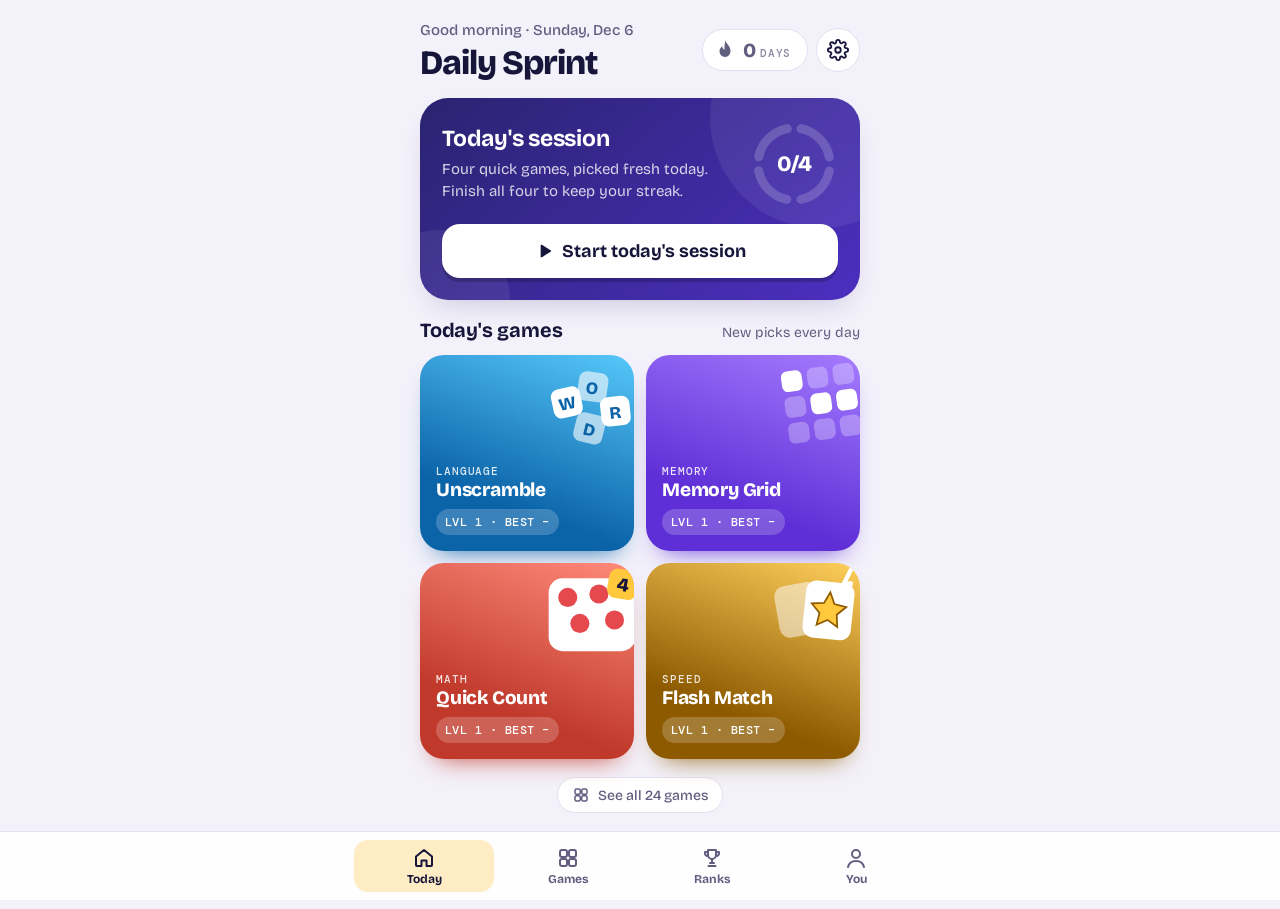
==== index.html @ f9b90893 "Find the Twins replaces Odd One Out, 38 new pictures, confetti when the daily session is done Co-Aut" ====
<!doctype html>
<html lang="en">
<head>
<meta charset="utf-8">
<meta name="viewport" content="width=device-width, initial-scale=1, viewport-fit=cover">
<title>Daily Sprint</title>
<meta name="theme-color" content="#F3F1FA" media="(prefers-color-scheme: light)">
<meta name="theme-color" content="#0E0D1F" media="(prefers-color-scheme: dark)">
<link rel="manifest" href="manifest.webmanifest">
<link rel="icon" href="icon.svg" type="image/svg+xml">
<link rel="apple-touch-icon" href="apple-touch-icon.png">
<meta name="apple-mobile-web-app-capable" content="yes">
<meta name="apple-mobile-web-app-title" content="Sprint">
<link rel="stylesheet" href="https://fonts.googleapis.com/css2?family=Bricolage+Grotesque:opsz,wght@12..96,500;12..96,700;12..96,800&family=DM+Mono:wght@400;500&family=Fredoka:wght@500;700&display=swap">
<link rel="stylesheet" href="css/app.css">
<style id="gameColors">/* filled in by registerGame() for games that bring their own colors */</style>
</head>
<body>
<!-- Studio opening (about 2 seconds, once per fresh start, tap to skip). Logic in js/splash.js. -->
<div id="splash" role="img" aria-label="Atelier Sacha">
  <div class="sp-logo">
    <svg class="sp-mark" viewBox="0 0 120 120" aria-hidden="true">
      <defs><linearGradient id="spGrad" x1="0" y1="0" x2="1" y2="1"><stop offset="0" stop-color="#7B5CFF"/><stop offset="1" stop-color="#4B2FC0"/></linearGradient></defs>
      <rect x="10" y="10" width="100" height="100" rx="28" fill="url(#spGrad)"/>
      <path class="sp-house" d="M27 58L60 31l33 27M37 50v38h46V50M74 42V33h8v15" fill="none" stroke="#fff" stroke-width="6.5" stroke-linecap="round" stroke-linejoin="round"/>
      <g class="sp-window"><rect x="45" y="57" width="30" height="23" rx="3" fill="#FFC83D"/><path d="M60 57v23M45 68.5h30" stroke="#5B3FD0" stroke-width="3"/></g>
      <path class="sp-spark" d="M79 11l2.6 6.4L88 20l-6.4 2.6L79 29l-2.6-6.4L70 20l6.4-2.6z" fill="#FFC83D"/>
    </svg>
    <div class="sp-word"><span class="sp-kicker">Atelier</span><span class="sp-name"><i>S</i><i>a</i><i>c</i><i>h</i><i>a</i></span></div>
  </div>
</div>
<script src="js/splash.js"></script>
<main>
  <section class="screen" id="home">
    <div class="home-top">
      <div><p class="hello" id="hello">Hello</p><h1>Daily Sprint</h1></div>
      <div class="top-actions">
        <button class="pill" id="streakPill"><span id="flameSlot"></span><span><span id="streakNum">0</span> <small>days</small></span></button>
        <button class="icon-btn" id="settingsBtn" aria-label="Settings"></button>
      </div>
    </div>
    <div class="freeze-note" id="freezeNote" hidden></div>
    <div class="hero">
      <div>
        <h2 id="sessionTitle">Today's session</h2>
        <p id="sessionNote">Four short games. Finish all four to keep your streak.</p>
      </div>
      <div class="ring" aria-hidden="true"><svg viewBox="0 0 88 88" id="ring"></svg><b><span id="ringNum">0/4</span></b></div>
      <button class="btn white" id="sessionBtn">Start today's session</button>
      <button class="btn glass" id="homeShare" hidden>Share</button>
    </div>
    <div class="sec-head"><h2>Today's games</h2><p>New picks every day</p></div>
    <ul class="cards" id="games"></ul>
    <button class="toggle more" id="moreBtn">See all games</button>
  </section>

  <section class="screen" id="brain" hidden></section>

  <section class="screen" id="settings" hidden>
    <div class="topbar"><button class="icon-btn" id="settingsBack" aria-label="Back"></button><h1>Settings</h1></div>
    <div class="set-list">
      <div class="set-row"><div><b>Sound</b><small>Beeps and chimes while playing</small></div><button class="switch" role="switch" id="setSound"></button></div>
      <div class="set-row" id="vibrateRow"><div><b>Vibration</b><small>A short buzz on mistakes and level-ups</small></div><button class="switch" role="switch" id="setVibrate"></button></div>
      <div class="set-row"><div><b>Color-blind friendly shapes</b><small>Adds the color's first letter inside shapes</small></div><button class="switch" role="switch" id="setCb"></button></div>
      <div class="set-row col"><div><b>Theme</b><small>Light, dark, or follow your phone</small></div>
        <div class="seg" id="setTheme" role="radiogroup" aria-label="Theme"><button data-v="auto">Automatic</button><button data-v="light">Light</button><button data-v="dark">Dark</button></div></div>
    </div>
    <div class="set-list">
      <button class="set-row link-row" id="setProfile"><div><b>Leaderboard profile</b><small id="setProfileNote">Nickname and country</small></div></button>
      <button class="set-row link-row" id="setIntros"><div><b>Show game instructions again</b><small>Each game explains itself next time you open it</small></div></button>
      <a class="set-row link-row" href="privacy.html"><div><b>Privacy policy</b><small>What the app stores and shares</small></div></a>
    </div>
    <div class="set-list"><button class="set-row link-row danger" id="setReset"><div><b>Reset all progress</b><small>Deletes your levels, scores, streak and calendar on this device</small></div></button></div>
    <p class="set-foot">Daily Sprint · by Atelier Sacha · all games and art are original</p>
  </section>

  <section class="screen" id="library" hidden>
    <div class="topbar"><h1>All games</h1></div>
    <p>Play any game, any time. Practice counts toward your levels and the leaderboard.</p>
    <div class="filters" id="skillFilter" role="tablist" aria-label="Skill"></div>
    <ul class="cards" id="libraryCards"></ul>
  </section>

  <section class="screen full" id="countdown" hidden>
    <div class="inner">
      <svg id="countArt" viewBox="0 0 120 120" aria-hidden="true"></svg>
      <span class="kicker" id="countName">Math Sprint</span>
      <div class="count" id="countNum">3</div>
      <p id="countHint"></p>
      <div class="intro" id="countIntro" hidden>
        <p class="intro-note">Levels adapt to you: answer well to climb, a mistake takes you down a step. Your best level earns Bronze, Silver, Gold and Diamond ranks.</p>
        <button class="btn white" id="countGo">Got it, start!</button>
        <button class="link" id="countBack">Not now</button>
      </div>
    </div>
  </section>

  <section class="screen g-math" id="math" hidden>
    <div class="hud">
      <div class="hud-row"><button class="x quit" aria-label="Quit"></button><span class="hud-name">Math Sprint</span><span class="hud-time" id="time">60</span></div>
      <div class="bar"><i id="barFill"></i></div>
      <div class="chips"><span class="chip">Score <b id="score">0</b></span><span class="chip">Level <b id="level">1</b></span><span class="chip" id="streak"></span></div>
    </div>
    <div class="board" id="mathBoard">
      <div class="q" id="q">7 + 5</div>
      <div class="a" id="a" aria-live="polite"></div>
    </div>
    <div class="pad" id="pad">
      <button data-k="1">1</button><button data-k="2">2</button><button data-k="3">3</button>
      <button data-k="4">4</button><button data-k="5">5</button><button data-k="6">6</button>
      <button data-k="7">7</button><button data-k="8">8</button><button data-k="9">9</button>
      <button data-k="back" aria-label="Delete">&#9003;</button><button data-k="0">0</button><button data-k="enter" class="go">Enter</button>
    </div>
  </section>

  <section class="screen g-memory" id="memory" hidden>
    <div class="hud">
      <div class="hud-row"><button class="x quit" aria-label="Quit"></button><span class="hud-name">Memory Grid</span><span class="hud-time" id="mScore">0</span></div>
      <div class="chips"><span class="chip">Sequence <b id="mLen">3</b></span><span class="chip hearts" id="mLives" aria-label="3 lives"></span></div>
    </div>
    <div class="status-wrap" id="mStatusWrap"><div class="status" id="mStatus" aria-live="polite">Watch</div></div>
    <div class="tiles" id="tiles"></div>
  </section>

  <section class="screen g-words" id="words" hidden>
    <div class="hud">
      <div class="hud-row"><button class="x quit" aria-label="Quit"></button><span class="hud-name">Word Match</span><span class="hud-time" id="wTime">60</span></div>
      <div class="bar"><i id="wBar"></i></div>
      <div class="chips"><span class="chip">Score <b id="wScore">0</b></span><span class="chip">Level <b id="wLevel">1</b></span><span class="chip" id="wStreak"></span></div>
    </div>
    <div class="board" id="wBoard">
      <span class="prompt">Which word means the same as</span>
      <div class="q word" id="wWord">quick</div>
    </div>
    <div class="opts" id="opts"></div>
  </section>

  <section class="screen g-spot" id="spot" hidden>
    <div class="hud">
      <div class="hud-row"><button class="x quit" aria-label="Quit"></button><span class="hud-name">Spot the Error</span><span class="hud-time" id="sTime">60</span></div>
      <div class="bar"><i id="sBar"></i></div>
      <div class="chips"><span class="chip">Score <b id="sScore">0</b></span><span class="chip">Level <b id="sLevel">1</b></span><span class="chip" id="sStreak"></span></div>
    </div>
    <div class="board" id="sBoard">
      <span class="prompt">Tap the word with the mistake</span>
      <div class="sentence" id="sSentence"></div>
      <button class="word-btn none-btn" id="sNone" hidden>No mistake</button>
      <div class="fix" id="sFix" aria-live="polite"></div>
    </div>
  </section>

  <section class="screen g-colors" id="colors" hidden>
    <div class="hud">
      <div class="hud-row"><button class="x quit" aria-label="Quit"></button><span class="hud-name">Color Clash</span><span class="hud-time" id="cTime">60</span></div>
      <div class="bar"><i id="cBar"></i></div>
      <div class="chips"><span class="chip">Score <b id="cScore">0</b></span><span class="chip">Level <b id="cLevel">1</b></span><span class="chip" id="cStreak"></span></div>
    </div>
    <div class="board" id="cBoard">
      <span class="prompt" id="cAsk">Does the word match its ink color?</span>
      <div class="q word stroop" id="cWord">Red</div>
    </div>
    <div class="yn" id="cButtons">
      <button class="opt" data-a="0" aria-label="No (left arrow)"></button>
      <button class="opt" data-a="1" aria-label="Yes (right arrow)"></button>
    </div>
  </section>

  <section class="screen g-hunt" id="hunt" hidden>
    <div class="hud">
      <div class="hud-row"><button class="x quit" aria-label="Quit"></button><span class="hud-name">Number Hunt</span><span class="hud-time" id="hTime">60</span></div>
      <div class="bar"><i id="hBar"></i></div>
      <div class="chips"><span class="chip">Score <b id="hScore">0</b></span><span class="chip">Level <b id="hLevel">1</b></span><span class="chip hot">Find <b id="hNext">1</b></span></div>
    </div>
    <div class="hunt-wrap" id="hWrap"><div class="tiles" id="hGrid"></div></div>
  </section>

  <section class="screen g-pattern" id="pattern" hidden>
    <div class="hud">
      <div class="hud-row"><button class="x quit" aria-label="Quit"></button><span class="hud-name">Next in Line</span><span class="hud-time" id="pTime">60</span></div>
      <div class="bar"><i id="pBar"></i></div>
      <div class="chips"><span class="chip">Score <b id="pScore">0</b></span><span class="chip">Level <b id="pLevel">1</b></span><span class="chip" id="pStreak"></span></div>
    </div>
    <div class="board" id="pBoard">
      <span class="prompt">What comes next?</span>
      <div class="q seq" id="pSeq"></div>
    </div>
    <div class="opts" id="pOpts"></div>
  </section>

  <section class="screen g-anagram" id="anagram" hidden>
    <div class="hud">
      <div class="hud-row"><button class="x quit" aria-label="Quit"></button><span class="hud-name">Unscramble</span><span class="hud-time" id="aTime">60</span></div>
      <div class="bar"><i id="aBar"></i></div>
      <div class="chips"><span class="chip">Score <b id="aScore">0</b></span><span class="chip">Level <b id="aLevel">1</b></span><span class="chip" id="aStreak"></span></div>
    </div>
    <div class="board" id="aBoard">
      <span class="prompt">Unscramble the word</span>
      <div class="slots" id="aSlots"></div>
    </div>
    <div class="letters" id="aLetters"></div>
    <div class="duo"><button class="opt" id="aUndo">Undo</button><button class="opt" id="aSkip">Skip</button></div>
  </section>

  <section class="screen full" id="end" hidden>
    <div class="inner">
      <span class="kicker" id="endLabel">Time's up</span>
      <div class="stars" id="stars" aria-hidden="true"></div>
      <div class="big" id="finalScore">0</div>
      <p id="endNote">points</p>
      <span class="badge session" id="endSession" hidden></span>
      <span class="badge" id="endBadge" hidden>New best!</span>
      <span class="badge record" id="endRecord" hidden></span>
      <div class="end-badges" id="endBadges"></div>
      <div class="end-stats" id="endStats"></div>
      <div class="end-btns">
        <button class="btn" id="endShare" hidden>Share</button>
        <button class="btn white" id="nextBtn">Back to home</button>
        <button class="btn glass" id="againBtn">Play again</button>
        <button class="link" id="homeBtn" hidden>Back to home</button>
        <button class="link" id="endBoard">See leaderboard</button>
      </div>
    </div>
  </section>

  <section class="screen" id="calendar" hidden>
    <div class="topbar">
      <button class="icon-btn" id="calBack" aria-label="Back"></button>
      <h1>Your activity</h1>
    </div>
    <div class="cal-stats" id="calStats"></div>
    <div class="cal-card">
      <div class="cal-head">
        <button class="icon-btn" id="calPrev" aria-label="Previous month"></button>
        <h2 id="calMonth">Month</h2>
        <button class="icon-btn" id="calNext" aria-label="Next month"></button>
      </div>
      <div class="cal-grid" id="calGrid" role="grid"></div>
      <div class="cal-legend">
        <span><i class="cal-dot"></i>No games</span>
        <span><i class="cal-dot played"></i>Played</span>
        <span><i class="cal-dot complete"></i>Full session</span>
      </div>
    </div>
    <p class="cal-month-note" id="calNote"></p>
  </section>

  <section class="screen" id="board" hidden>
    <div class="topbar">
      <button class="icon-btn" id="boardBack" aria-label="Back"></button>
      <h1>Leaderboard</h1>
      <button class="toggle" id="meBtn" aria-label="Edit your profile"></button>
    </div>
    <div class="tabs" id="boardTabs" role="tablist" aria-label="Category"></div>
    <select class="select" id="gameFilter" aria-label="Game" hidden></select>
    <select class="select" id="countryFilter" aria-label="Filter by country"></select>
    <div class="note" id="boardNote" hidden></div>
    <ol class="rows" id="boardRows" aria-live="polite"></ol>
  </section>

  <section class="screen" id="profile" hidden>
    <div class="topbar">
      <button class="icon-btn" id="profileBack" aria-label="Back"></button>
      <h1>Your profile</h1>
    </div>
    <p>Your nickname and country appear on the leaderboard. Nothing else about you is shared.</p>
    <label class="field"><span>Nickname</span><input class="input" id="nameInput" maxlength="20" autocomplete="nickname" placeholder="e.g. QuickFox"></label>
    <label class="field"><span>Country</span><select class="select" id="countryInput"></select></label>
    <p class="err" id="profileErr" hidden></p>
    <button class="btn" id="profileSave">Save</button>
    <div class="split">
      <a class="link" href="privacy.html">Privacy policy</a>
      <button class="link danger" id="deleteData" hidden>Delete my leaderboard data</button>
    </div>
  </section>
</main>
<nav class="nav" id="nav" aria-label="Main menu">
  <button data-nav="home">Today</button>
  <button data-nav="library">Games</button>
  <button data-nav="board">Ranks</button>
  <button data-nav="brain">You</button>
</nav>
<canvas id="fx" aria-hidden="true"></canvas>

<script src="js/core.js"></script>
<script src="js/pictures.js"></script>
<script src="js/games/math.js"></script>
<script src="js/games/memory.js"></script>
<script src="js/games/words.js"></script>
<script src="js/games/spot.js"></script>
<script src="js/games/colors.js"></script>
<script src="js/games/hunt.js"></script>
<script src="js/games/pattern.js"></script>
<script src="js/games/anagram.js"></script>
<script src="js/games/count.js"></script>
<script src="js/games/pairs.js"></script>
<script src="js/games/newpic.js"></script>
<script src="js/games/picspell.js"></script>
<script src="js/games/twins.js"></script>
<script src="js/games/flash.js"></script>
<script src="js/games/balance.js"></script>
<script src="js/games/target.js"></script>
<script src="js/games/greater.js"></script>
<script src="js/games/recall.js"></script>
<script src="js/games/arrows.js"></script>
<script src="js/games/seeker.js"></script>
<script src="js/games/bubbles.js"></script>
<script src="js/games/sort.js"></script>
<script src="js/games/matrix.js"></script>
<script src="js/games/path.js"></script>
<script src="js/leaderboard.js"></script>
<script src="js/calendar.js"></script>
<script src="js/settings.js"></script>
<script src="js/badges.js"></script>
<script src="js/share.js"></script>
<script src="js/brain.js"></script>
<script src="js/main.js"></script>
</body>
</html>
---- css/app.css ----
html{-webkit-text-size-adjust:100%}
body{margin:0}
[hidden]{display:none!important}
/* Style: bold and colorful. Each game owns a vivid gradient; the page around it stays soft so the color pops. */
:root{
  --bg:#F3F1FA; --surface:#FFFFFF; --ink:#17153A; --muted:#615E80; --line:#E3E0F0;
  --shadow:0 12px 30px -14px rgba(40,30,110,.28);
  --accent:#FFC83D; --on-accent:#17153A; --good:#0F7D55; --bad:#D93A3A; --on-mark:#FFFFFF;
  --hero:linear-gradient(140deg,#2B2370 0%,#4B2FC0 100%);
  --display:"Bricolage Grotesque",system-ui,sans-serif;
  --mono:"DM Mono",ui-monospace,Menlo,monospace;
}
@media (prefers-color-scheme: dark){
  :root:not([data-theme="light"]){
    --bg:#0E0D1F; --surface:#1A1934; --ink:#F1EFFF; --muted:#A6A3C7; --line:#2C2A4A;
    --shadow:0 12px 30px -14px rgba(0,0,0,.7);
    --good:#3FD08F; --bad:#FF6B6B; --on-mark:#0E0D1F; --hero:linear-gradient(140deg,#231C5C 0%,#3D25A0 100%); color-scheme:dark;
  }
}
:root[data-theme="dark"]{
  --bg:#0E0D1F; --surface:#1A1934; --ink:#F1EFFF; --muted:#A6A3C7; --line:#2C2A4A;
  --shadow:0 12px 30px -14px rgba(0,0,0,.7);
  --good:#3FD08F; --bad:#FF6B6B; --on-mark:#0E0D1F; --hero:linear-gradient(140deg,#231C5C 0%,#3D25A0 100%); color-scheme:dark;
}
/* Game colors: --l is the light end, --d the dark end. White text always sits on the dark end (contrast 4.5:1 or more). */
.g-math{--l:#5B82FF;--d:#2846C8}
.g-memory{--l:#A57BFF;--d:#5E2FD6}
.g-words{--l:#1FC9B6;--d:#087A73}
.g-spot{--l:#FF9A55;--d:#C83A18}
.g-colors{--l:#FF7EB3;--d:#C2185B}
.g-hunt{--l:#FFC447;--d:#A65504}
.g-pattern{--l:#86DE5E;--d:#2E7D32}
.g-anagram{--l:#56C8FA;--d:#0B63A8}
.g-math,.g-memory,.g-words,.g-spot,.g-colors,.g-hunt,.g-pattern,.g-anagram{--grad:linear-gradient(200deg,var(--l) 0%,var(--d) 72%)}

*{box-sizing:border-box}
body{background:var(--bg);color:var(--ink);font-family:var(--display);font-size:16px;line-height:1.45;
  /* env(...) keeps content clear of a phone's notch and home bar. */
  padding:max(20px, env(safe-area-inset-top)) max(16px, env(safe-area-inset-right)) max(24px, env(safe-area-inset-bottom)) max(16px, env(safe-area-inset-left))}
main{max-width:440px;margin:0 auto}
h1{font-size:34px;line-height:1;font-weight:800;margin:0;letter-spacing:-.03em}
h2{font-size:20px;font-weight:700;margin:0;line-height:1.2;letter-spacing:-.01em}
h3{margin:0}
p{margin:0;color:var(--muted)}
svg{display:block}
.num{font-family:var(--mono);font-variant-numeric:tabular-nums}
.screen{display:flex;flex-direction:column;gap:18px}
button{font:inherit;color:inherit}
button:focus-visible{outline:3px solid var(--accent);outline-offset:3px}

/* Buttons: chunky, with a solid "lip" underneath that squashes when pressed. */
.btn{font:700 18px var(--display);background:var(--accent);color:var(--on-accent);border:0;border-radius:18px;padding:16px;cursor:pointer;width:100%;
  display:flex;align-items:center;justify-content:center;gap:8px;box-shadow:0 4px 0 rgba(0,0,0,.2);touch-action:manipulation}
.btn svg{width:20px;height:20px}
.btn:active{transform:translateY(3px);box-shadow:0 1px 0 rgba(0,0,0,.2)}
.btn.white{background:#fff;color:#17153A}
.btn.glass{background:rgba(255,255,255,.18);color:#fff;box-shadow:none}
.link{background:none;border:0;color:inherit;opacity:.8;font:500 13px var(--mono);letter-spacing:.06em;text-transform:uppercase;cursor:pointer;padding:8px;text-decoration:underline;text-underline-offset:3px}

/* Home */
.home-top{display:flex;justify-content:space-between;align-items:center;gap:12px}
.hello{font-size:15px;font-weight:500;color:var(--muted);margin-bottom:4px}
.pill{flex:none;display:inline-flex;align-items:center;gap:6px;background:var(--accent);color:var(--on-accent);font:800 20px var(--display);padding:8px 16px 8px 10px;border-radius:999px;box-shadow:0 8px 18px -8px rgba(230,150,0,.8)}
.pill svg{width:24px;height:24px}
.pill small{font:500 11px var(--mono);letter-spacing:.06em;text-transform:uppercase;opacity:.75}
.pill.cold{background:var(--surface);color:var(--muted);box-shadow:none;border:1px solid var(--line)}
.hero{position:relative;overflow:hidden;isolation:isolate;background:var(--hero);color:#fff;border-radius:28px;padding:22px;display:grid;grid-template-columns:1fr auto;gap:16px 14px;align-items:center;box-shadow:var(--shadow)}
.hero::before,.hero::after{content:"";position:absolute;z-index:-1;border-radius:50%;background:rgba(255,255,255,.07)}
.hero::before{width:220px;height:220px;right:-70px;top:-90px}
.hero::after{width:140px;height:140px;left:-50px;bottom:-70px}
.hero h2{font-size:23px}
.hero p{color:rgba(255,255,255,.8);font-size:15px;margin-top:6px}
.hero .btn{grid-column:1/-1}
.ring{position:relative;width:88px;height:88px}
.ring b{position:absolute;inset:0;display:grid;place-items:center;font:800 22px var(--display)}
.ring b small{display:block;font:500 10px var(--mono);letter-spacing:.06em;text-transform:uppercase;opacity:.8;text-align:center;margin-top:-4px}
.ring circle{fill:none;stroke-width:9;stroke-linecap:round;stroke:rgba(255,255,255,.18)}
.ring circle.on{stroke:var(--l)}
.sec-head{display:flex;justify-content:space-between;align-items:baseline;gap:12px;margin-bottom:-6px}
.sec-head p{font-size:14px}
.cards{display:grid;grid-template-columns:repeat(2,minmax(0,1fr));gap:12px;list-style:none;margin:0;padding:0}
.card{position:relative;overflow:hidden;width:100%;min-height:196px;border:0;border-radius:24px;padding:16px;cursor:pointer;text-align:left;color:#fff;
  background:var(--grad);display:flex;flex-direction:column;justify-content:flex-end;align-items:flex-start;gap:8px;box-shadow:0 14px 26px -16px var(--d)}
.card .art{position:absolute;top:-2px;right:-10px;width:104px;height:104px;color:var(--d)}
.card-meta{display:flex;align-items:flex-end;justify-content:space-between;gap:6px;width:100%;position:relative}
.card-meta .chip{min-width:0;overflow:hidden;text-overflow:ellipsis}
.card .skill{font:500 11px var(--mono);letter-spacing:.08em;text-transform:uppercase;opacity:.85;position:relative;margin-bottom:-6px}
.card h3{font-size:19px;line-height:1.1;font-weight:800;letter-spacing:-.01em;position:relative}
.card .done{position:absolute;top:12px;left:12px;width:28px;height:28px;border-radius:50%;background:#fff;color:var(--d);display:grid;place-items:center;box-shadow:0 4px 10px -4px rgba(0,0,0,.4)}
.card .done svg{width:16px;height:16px}
.chip{display:inline-flex;align-items:center;gap:5px;background:rgba(255,255,255,.2);color:#fff;font:500 12px var(--mono);letter-spacing:.04em;text-transform:uppercase;padding:5px 9px;border-radius:999px;white-space:nowrap}
.chip b{font-weight:500}
.chip svg{width:14px;height:14px}
.chip.hot{background:var(--accent);color:var(--on-accent)}
.spark{flex:none;display:flex;align-items:flex-end;gap:2px;height:16px}
.spark i{width:5px;background:rgba(255,255,255,.4);border-radius:2px}
.spark i:last-child{background:#fff}
.foot{display:flex;justify-content:center}
.toggle{display:inline-flex;align-items:center;gap:8px;background:var(--surface);border:1px solid var(--line);color:var(--muted);border-radius:999px;padding:8px 14px;font:500 14px var(--display);cursor:pointer}
.toggle svg{width:18px;height:18px}

/* Full-screen colored screens (countdown and results) */
.full{position:fixed;inset:0;z-index:10;overflow-y:auto;background:var(--grad);color:#fff;
  padding:max(24px, env(safe-area-inset-top)) max(16px, env(safe-area-inset-right)) max(24px, env(safe-area-inset-bottom)) max(16px, env(safe-area-inset-left))}
.full .inner{width:100%;max-width:440px;min-height:100%;margin:0 auto;display:flex;flex-direction:column;align-items:center;justify-content:center;gap:16px;text-align:center}
.full p{color:rgba(255,255,255,.85)}
#countArt{width:150px;height:150px;color:var(--d)}
.count{font:800 150px/1 var(--display);text-shadow:0 10px 30px rgba(0,0,0,.25)}
.kicker{font:500 13px var(--mono);letter-spacing:.1em;text-transform:uppercase;opacity:.9}
.badge{background:var(--accent);color:var(--on-accent);font:800 15px var(--display);padding:6px 14px;border-radius:999px;box-shadow:0 8px 18px -8px rgba(0,0,0,.4)}
.stars{display:flex;gap:10px;align-items:flex-end}
.stars svg{width:46px;height:46px;fill:rgba(255,255,255,.28)}
.stars svg:nth-child(2){width:58px;height:58px}
.stars svg.on{fill:var(--accent);filter:drop-shadow(0 4px 10px rgba(0,0,0,.25))}
.big{font:800 88px/1 var(--display);letter-spacing:-.03em;font-variant-numeric:tabular-nums}
.end-stats{display:grid;grid-template-columns:repeat(3,1fr);gap:10px;width:100%}
.end-stats div{background:rgba(255,255,255,.16);border-radius:18px;padding:12px 8px;display:flex;flex-direction:column;gap:2px}
.end-stats span{font:500 11px var(--mono);letter-spacing:.06em;text-transform:uppercase;opacity:.85}
.end-stats b{font:800 22px var(--display)}
.end-btns{display:flex;flex-direction:column;gap:10px;width:100%;margin-top:6px}

/* In-game header: the game's gradient, with quit, name, timer and chips. */
.hud{background:var(--grad);color:#fff;border-radius:24px;padding:12px 14px 14px;display:flex;flex-direction:column;gap:12px;box-shadow:0 14px 28px -16px var(--d)}
.hud-row{display:flex;align-items:center;gap:12px}
.x{flex:none;width:42px;height:42px;border-radius:50%;border:0;background:rgba(255,255,255,.2);color:#fff;display:grid;place-items:center;cursor:pointer}
.x svg{width:18px;height:18px}
.hud-name{flex:1;font-weight:800;font-size:18px;letter-spacing:-.01em}
.hud-time{font:500 24px var(--mono);min-width:2.2ch;text-align:right}
.hud .bar{height:10px;background:rgba(255,255,255,.25);border-radius:5px;overflow:hidden}
.hud .bar i{display:block;height:100%;width:100%;background:#fff;border-radius:5px;transform-origin:left}
.hud .bar.low i{background:var(--accent)}
.chips{display:flex;gap:8px;flex-wrap:wrap}
.board{position:relative;background:var(--surface);border-radius:24px;padding:26px 16px;text-align:center;display:flex;flex-direction:column;gap:12px;box-shadow:var(--shadow);transition:box-shadow .15s}
.board.ok{box-shadow:0 0 0 3px var(--good),var(--shadow)}
.board.no{box-shadow:0 0 0 3px var(--bad),var(--shadow)}
.prompt{font:500 12px var(--mono);letter-spacing:.08em;text-transform:uppercase;color:var(--muted)}
.q{font:500 46px/1.1 var(--mono)}
.a{font:500 34px/46px var(--mono);min-height:48px;border-bottom:3px solid var(--line);width:170px;margin:0 auto;border-radius:2px}
.board.ok .a{color:var(--good);border-color:var(--good)}
.board.no .a{color:var(--bad);border-color:var(--bad)}
.q.word{font:800 40px/1.1 var(--display);letter-spacing:-.02em;overflow-wrap:anywhere}
.fix{font:500 15px var(--display);color:var(--muted);min-height:22px}
.float{position:absolute;left:50%;top:18px;transform:translateX(-50%);font:800 24px var(--display);color:var(--good);pointer-events:none;white-space:nowrap}
.float.lvl{top:auto;bottom:10px;font-size:16px;background:var(--accent);color:var(--on-accent);padding:4px 12px;border-radius:999px}
.pad{display:grid;grid-template-columns:repeat(3,1fr);gap:10px}
.pad button{font:500 26px var(--mono);background:var(--surface);border:0;border-radius:16px;padding:13px 0;cursor:pointer;touch-action:manipulation;box-shadow:0 4px 0 var(--line)}
.pad button:active{transform:translateY(3px);box-shadow:0 1px 0 var(--line)}
.pad .go{background:var(--grad);color:#fff;font:800 17px var(--display);box-shadow:0 4px 0 var(--d)}
.pad .go:active{box-shadow:0 1px 0 var(--d)}
.opts{display:grid;grid-template-columns:1fr 1fr;gap:10px}
.opt{font:700 18px var(--display);background:var(--surface);border:0;border-radius:18px;padding:18px 10px;cursor:pointer;touch-action:manipulation;box-shadow:0 4px 0 var(--line);overflow-wrap:anywhere}
.opt:active{transform:translateY(3px);box-shadow:0 1px 0 var(--line)}
.opt.ok{background:var(--good);color:var(--on-mark);box-shadow:0 4px 0 rgba(0,0,0,.2)}
.opt.no{background:var(--bad);color:var(--on-mark);box-shadow:0 4px 0 rgba(0,0,0,.2)}
.status-wrap{position:relative;display:flex;justify-content:center}
.status{font:800 22px var(--display);background:var(--surface);border-radius:999px;padding:8px 22px;box-shadow:var(--shadow)}
.status.go{background:var(--grad);color:#fff}
.tiles{display:grid;gap:10px;grid-template-columns:repeat(var(--n,3),1fr)}
.tile{aspect-ratio:1;background:var(--surface);border:0;border-radius:18px;cursor:pointer;touch-action:manipulation;padding:0;box-shadow:0 4px 0 var(--line)}
.tile.lit{background:var(--grad);box-shadow:0 0 0 3px var(--l),0 0 26px var(--l)}
.tile.ok{background:var(--good);box-shadow:0 0 18px var(--good)}
.tile.no{background:var(--bad);box-shadow:0 0 18px var(--bad)}
.hearts{display:flex;gap:4px}
.hearts svg{width:18px;height:18px;fill:#fff}
.hearts svg.off{fill:rgba(255,255,255,.3)}
.sentence{display:flex;flex-wrap:wrap;justify-content:center;gap:8px;padding:6px 0}
.word-btn{font:700 21px var(--display);background:var(--bg);border:0;border-radius:12px;padding:7px 11px;min-height:44px;cursor:pointer;touch-action:manipulation;box-shadow:0 3px 0 var(--line)}
.word-btn:active{transform:translateY(2px);box-shadow:0 1px 0 var(--line)}
.word-btn.ok{background:var(--good);color:var(--on-mark);box-shadow:none}
.word-btn.no{background:var(--bad);color:var(--on-mark);box-shadow:none}
.word-btn s{opacity:.7;margin-right:6px}
.none-btn{align-self:center;font-size:16px;padding:7px 16px;border:2px dashed var(--line);box-shadow:none}
#fx{position:fixed;inset:0;width:100%;height:100%;pointer-events:none;z-index:20}

/* New games */
.stroop{font-size:52px;letter-spacing:.02em;text-transform:uppercase;transition:background .15s}
.yn{display:grid;grid-template-columns:1fr 1fr;gap:10px}
.yn .opt{font-size:22px;padding:22px 10px;display:flex;align-items:center;justify-content:center;gap:8px}
.yn .opt svg{width:22px;height:22px}
.hunt-wrap{position:relative}
.num-tile{font:800 24px var(--display);color:var(--ink)}
.tiles.n5 .num-tile{font-size:20px;border-radius:14px}
.tiles.n6{gap:6px}
.tiles.n6 .num-tile{font-size:17px;border-radius:10px}
.num-tile.found{background:var(--grad);color:#fff;opacity:.5;box-shadow:none;cursor:default}
.q.seq{font-size:34px;overflow-wrap:anywhere}
.slots,.letters{display:grid;grid-template-columns:repeat(var(--n,5),minmax(0,48px));justify-content:center;gap:6px}
.slot{height:50px;border-bottom:3px solid var(--line);font:800 28px var(--display);text-transform:uppercase;display:grid;place-items:center}
.slot.filled{border-color:var(--d)}
.board.ok .slot{color:var(--good);border-color:var(--good)}
.board.no .slot{color:var(--bad);border-color:var(--bad)}
.letter{height:56px;font:800 26px var(--display);text-transform:uppercase;background:var(--surface);color:var(--ink);border:0;border-radius:14px;box-shadow:0 4px 0 var(--line);cursor:pointer;touch-action:manipulation;padding:0}
.letter:active{transform:translateY(3px);box-shadow:0 1px 0 var(--line)}
.letter:disabled{opacity:.25;box-shadow:none;transform:translateY(3px);cursor:default}
.duo{display:grid;grid-template-columns:1fr 1fr;gap:10px}

/* Picture games. Pictures always sit on a light "sticker" background, in dark mode too. */
.pic{aspect-ratio:1;display:grid;place-items:center;background:#FBFAFF;border:0;border-radius:18px;padding:10%;box-shadow:0 4px 0 var(--line);cursor:pointer;touch-action:manipulation}
.pic svg{width:100%;height:100%;overflow:visible}
.pic:active{transform:translateY(3px);box-shadow:0 1px 0 var(--line)}
.pic.ok{box-shadow:0 0 0 4px var(--good),0 4px 0 var(--line)}
.pic.no{box-shadow:0 0 0 4px var(--bad),0 4px 0 var(--line)}
.pic.static{cursor:default}
.pic-grid{display:grid;gap:10px;grid-template-columns:repeat(var(--n,3),minmax(0,1fr))}
.pic-grid.tight{gap:6px}
.pic-grid.tight .pic{border-radius:12px;padding:8%}
.pic-big{width:160px;height:160px;margin:0 auto;background:#FBFAFF;border-radius:28px;padding:16px;box-shadow:inset 0 0 0 2px var(--line)}
.ask{display:flex;align-items:center;justify-content:center;gap:10px;font:800 22px var(--display)}
.ask .pic{width:52px;padding:6px;border-radius:12px;box-shadow:none;cursor:default}
.mcard{aspect-ratio:1;border:0;border-radius:14px;padding:8%;cursor:pointer;touch-action:manipulation;background:var(--grad);box-shadow:0 4px 0 var(--d);display:grid;place-items:center}
.mcard svg{width:100%;height:100%}
.mcard .back{width:40%;height:40%;opacity:.5}
.mcard.up{background:#FBFAFF;box-shadow:0 4px 0 var(--line)}
.mcard.gone{opacity:.35;box-shadow:none;cursor:default}
.mcard.no{box-shadow:0 0 0 4px var(--bad)}
.count-field{position:relative;aspect-ratio:6/5;background:#FBFAFF;border-radius:24px;box-shadow:var(--shadow);overflow:hidden}
.count-field svg{position:absolute;width:14%;height:auto}
.count-field .cover{position:absolute;inset:0;display:grid;place-items:center;background:var(--grad);color:#fff;font:800 64px var(--display)}
.scales{display:flex;flex-direction:column;gap:6px}
.scales svg{width:100%;height:auto}
.scales .beam{stroke:var(--muted)}

/* Batch 2 games */
.recall-num{letter-spacing:.12em;white-space:nowrap}
#recallIn{width:auto;min-width:170px;max-width:100%;white-space:nowrap;padding:0 6px}
.recall-num.hide{visibility:hidden}
.arrow-row{display:flex;justify-content:center;gap:4px;color:var(--ink)}
.arrow-row .arrow{width:52px;height:52px}
.arrow-row.seven .arrow{width:40px;height:40px}
#arrowBtns .opt{display:grid;place-items:center}
#arrowBtns .arrow{width:34px;height:34px}
.path-moves .arrow{width:28px;height:28px}
.path-moves span{position:relative}
.path-moves .times{position:absolute;right:-4px;bottom:-6px;font:800 12px var(--display);background:var(--accent);color:var(--on-accent);border-radius:999px;padding:1px 5px}
.path-moves.hide .times{visibility:hidden}
#arrowAsk.flip,#cAsk.flip,#flashMsg.flip{color:var(--bad)}
.bubble-field{height:380px;padding:0;overflow:hidden;touch-action:none}
.bubble{position:absolute;border:0;border-radius:50%;padding:0;cursor:pointer;display:grid;place-items:center;
  background:radial-gradient(circle at 34% 28%, rgba(255,255,255,.6), transparent 38%), var(--grad);box-shadow:0 8px 16px -8px var(--d)}
.bubble svg{width:46%;height:46%;fill:#FFC83D}
.bubble.bad{background:radial-gradient(circle at 34% 28%, rgba(255,255,255,.5), transparent 38%), #D93A3A;box-shadow:0 8px 16px -8px #8B1A1A}
.bubble.bad svg{fill:none;color:#fff}
.sort-btns .opt{display:flex;align-items:center;justify-content:center;gap:8px;text-transform:capitalize;font-size:18px}
.sort-btns .pic{width:40px;padding:4px;box-shadow:none;border-radius:10px}
.qmark{font:800 40px var(--display);color:var(--muted)}
.matrix{max-width:270px;margin:0 auto;width:100%}
.matrix .pic{padding:6%}
.path-moves{display:flex;justify-content:center;gap:8px;flex-wrap:wrap;font:800 30px var(--display)}
.path-moves span{background:var(--bg);border-radius:12px;width:46px;height:46px;display:grid;place-items:center}
.path-moves.hide span{color:transparent}
.path-cell.start{background:radial-gradient(circle, #FFC83D 0 24%, var(--surface) 26%)}

/* Open-ended levels: answer clock and mastery ranks */
.qbar{height:6px;border-radius:3px;background:var(--line);overflow:hidden;margin-top:4px}
.qbar i{display:block;height:100%;background:var(--grad);transform-origin:left}
.medal{display:inline-block;width:9px;height:9px;border-radius:50%;margin:0 4px 1px 0;vertical-align:middle;box-shadow:0 0 0 1.5px rgba(255,255,255,.8)}
.badge.record{background:#fff;color:#17153A;display:inline-flex;align-items:center}
.badge.session{display:inline-flex;align-items:center;gap:6px}
.badge.session svg{width:18px;height:18px}
.badge.record .medal{width:12px;height:12px;box-shadow:0 0 0 1.5px #17153A}

/* Atelier Sacha opening (js/splash.js). Same look in light and dark mode. Font: Fredoka (rounded, playful).
   In: the tile drops and bounces, the workshop draws itself, the window flickers on, the spark pops,
   the letters hop in one by one. Out: a "boing", the logo spins away, the background closes like a cartoon iris. */
#splash{position:fixed;inset:0;z-index:100;display:grid;place-items:center;background:radial-gradient(circle at 50% 42%, #2E2470 0%, #120F2E 72%);cursor:pointer;clip-path:circle(150% at 50% 42%)}
#splash.out{pointer-events:none}
.sp-logo{display:flex;flex-direction:column;align-items:center;gap:14px}
.sp-mark{width:112px;height:112px;filter:drop-shadow(0 14px 30px rgba(123,92,255,.55))}
.sp-word{display:flex;flex-direction:column;align-items:center;color:#fff;font-family:Fredoka,var(--display)}
.sp-kicker{font-weight:500;font-size:15px;letter-spacing:.38em;margin-right:-.38em;text-transform:uppercase;color:#FFC83D}
.sp-name{display:flex;font-weight:700;font-size:54px;line-height:1;letter-spacing:.01em}
.sp-name i{font-style:normal;display:inline-block}
.sp-spark,.sp-window{transform-box:fill-box;transform-origin:center}
@media (prefers-reduced-motion: no-preference){
  .sp-mark{animation:spDrop .6s cubic-bezier(.3,1.5,.5,1) both}
  .sp-house{stroke-dasharray:300;stroke-dashoffset:300;animation:spDraw .55s .35s ease-out forwards}
  .sp-window{animation:spFlicker .45s .8s steps(1,end) both}
  .sp-spark{animation:spTwinkle .55s 1s cubic-bezier(.2,1.8,.4,1) both}
  .sp-kicker{animation:spUp .4s .55s cubic-bezier(.2,1.4,.4,1) both}
  .sp-name i{animation:spHop .5s cubic-bezier(.3,1.8,.5,1) both}
  .sp-name i:nth-child(1){animation-delay:.7s} .sp-name i:nth-child(2){animation-delay:.78s} .sp-name i:nth-child(3){animation-delay:.86s}
  .sp-name i:nth-child(4){animation-delay:.94s} .sp-name i:nth-child(5){animation-delay:1.02s}
  #splash.out{animation:spIris .45s .12s cubic-bezier(.6,0,.8,.2) forwards}
  #splash.out .sp-logo{animation:spAway .42s cubic-bezier(.5,-0.5,.8,.3) forwards}
  @keyframes spDrop{0%{transform:translateY(-70vh) scale(.9)}60%{transform:translateY(0) scale(1.12,.86)}78%{transform:translateY(-10px) scale(.95,1.06)}100%{transform:none}}
  @keyframes spDraw{to{stroke-dashoffset:0}}
  @keyframes spFlicker{0%{opacity:0}25%{opacity:1}45%{opacity:.15}65%{opacity:1}80%{opacity:.4}100%{opacity:1}}
  @keyframes spTwinkle{from{transform:scale(0) rotate(-160deg)}}
  @keyframes spUp{from{transform:translateY(12px) scale(.6);opacity:0}}
  @keyframes spHop{0%{transform:translateY(26px) scale(.4) rotate(-12deg);opacity:0}60%{transform:translateY(-10px) scale(1.12) rotate(6deg);opacity:1}100%{transform:none}}
  @keyframes spAway{0%{transform:none}30%{transform:translateY(-14px) scale(1.12)}100%{transform:translateY(10px) scale(0) rotate(200deg);opacity:0}}
  @keyframes spIris{to{clip-path:circle(0% at 50% 42%)}}
}
@media (prefers-reduced-motion: reduce){ #splash{transition:opacity .3s} #splash.out{opacity:0} }

/* Brain profile ("You" tab). One chart color (--chart); text stays in ink colors. */
:root{--chart:#4B2FC0}
@media (prefers-color-scheme: dark){:root:not([data-theme="light"]){--chart:#9C8CFF}}
:root[data-theme="dark"]{--chart:#9C8CFF}
.brain-hero{display:grid;grid-template-columns:1fr 1fr;gap:10px;background:var(--hero);color:#fff;border-radius:24px;padding:18px;box-shadow:var(--shadow)}
.brain-hero small{display:block;font:500 11px var(--mono);letter-spacing:.06em;text-transform:uppercase;opacity:.8}
.brain-hero b{font:800 24px var(--display)}
.brain-card{background:var(--surface);border-radius:20px;padding:16px;box-shadow:var(--shadow);display:flex;flex-direction:column;gap:10px}
.brain-card p{font-size:13px;margin-top:-6px}
.skill-bars{display:flex;flex-direction:column;gap:10px}
.sb-row{display:grid;grid-template-columns:78px 1fr 84px;align-items:center;gap:10px}
.sb-name{font-weight:700;font-size:14px}
.sb-track{height:14px;background:var(--bg);border-radius:0 4px 4px 0}
.sb-track i{display:block;height:100%;background:var(--chart);border-radius:0 4px 4px 0}
.sb-val{font:500 13px var(--mono);color:var(--muted);text-align:right}
.wk-wrap{position:relative}
.wk-chart{width:100%;height:auto;overflow:visible}
.wk-col{fill:var(--chart)}
.wk-grid{stroke:var(--line);stroke-width:1}
.wk-base{stroke:var(--muted);stroke-width:1}
.wk-tick{font:500 9px var(--mono);fill:var(--muted)}
.wk-cap{font:700 10px var(--display);fill:var(--ink)}
.wk-hit{cursor:pointer}
.wk-tip{position:absolute;top:-6px;right:0;background:var(--ink);color:var(--bg);font:700 12px var(--display);padding:5px 10px;border-radius:8px}
.wk-table summary{cursor:pointer;color:var(--muted);font-size:13px}
.wk-table table{width:100%;border-collapse:collapse;margin-top:6px;font-size:13px}
.wk-table th,.wk-table td{text-align:left;padding:4px 0;border-bottom:1px solid var(--line)}
.wk-table td:last-child,.wk-table th:last-child{text-align:right;font-variant-numeric:tabular-nums}
.rank-row{display:grid;grid-template-columns:repeat(4,1fr);gap:8px;text-align:center}
.rank-row div{display:flex;flex-direction:column;align-items:center;gap:2px}
.rank-row .medal{width:18px;height:18px;margin:0;box-shadow:0 0 0 2px var(--surface),0 0 0 3px var(--line)}
.rank-row b{font:800 20px var(--display)}
.rank-row span{font:500 11px var(--mono);text-transform:uppercase;color:var(--muted)}
.badge-grid{list-style:none;margin:0;padding:0;display:flex;flex-direction:column;gap:8px}
.badge-grid li{display:flex;align-items:center;gap:6px}
.badge-grid .badge-dot{width:34px;height:34px}
.badge-grid .badge-dot svg{width:18px;height:18px}
.badge-grid b{display:block;font-size:15px}
.badge-grid small{color:var(--muted);font-size:13px}
.badge-grid li.locked .badge-dot{background:var(--line)!important;color:var(--muted)}
.badge-grid li.locked b{color:var(--muted)}

/* Streak freeze, badges, sharing */
.freeze-note{display:flex;gap:10px;align-items:flex-start;background:color-mix(in srgb, #56C8FA 22%, var(--surface));color:var(--ink);border-radius:16px;padding:12px 14px;font-size:14px}
.freeze-note svg{flex:none;width:20px;height:20px;color:#0B63A8}
.cal-day.frozen{background:color-mix(in srgb, #56C8FA 35%, var(--surface));color:#0B63A8}
.cal-day.frozen svg{width:18px;height:18px}
.badge-dot{flex:none;display:inline-grid;place-items:center;width:22px;height:22px;border-radius:50%;margin-right:6px;color:#fff;vertical-align:middle}
.badge-dot svg{width:13px;height:13px}
.end-badges{display:flex;flex-direction:column;align-items:center;gap:8px}
.end-badges:empty{display:none}
#homeShare{grid-column:1/-1}
#toast{position:fixed;left:50%;bottom:calc(110px + env(safe-area-inset-bottom));transform:translate(-50%,20px);background:var(--ink);color:var(--bg);padding:10px 16px;border-radius:999px;font:700 14px var(--display);opacity:0;pointer-events:none;transition:opacity .2s,transform .2s;z-index:60;max-width:90vw;text-align:center}
#toast.on{opacity:1;transform:translate(-50%,0)}

/* Settings */
.set-list{background:var(--surface);border-radius:20px;box-shadow:var(--shadow);overflow:hidden}
.set-row{display:flex;align-items:center;justify-content:space-between;gap:14px;padding:14px 16px;border:0;border-bottom:1px solid var(--line);background:none;width:100%;text-align:left;color:var(--ink);font:inherit;text-decoration:none}
.set-row:last-child{border-bottom:0}
.set-row.col{flex-direction:column;align-items:stretch}
.set-row b{display:block;font-weight:700}
.set-row small{display:block;color:var(--muted);font-size:13px}
.link-row{cursor:pointer}
.link-row::after{content:"";flex:none;width:9px;height:9px;border-right:2.5px solid var(--muted);border-top:2.5px solid var(--muted);transform:rotate(45deg)}
.set-row.danger b{color:var(--bad)}
.switch{flex:none;width:52px;height:30px;border-radius:999px;border:0;background:var(--line);position:relative;cursor:pointer;padding:0}
.switch::after{content:"";position:absolute;top:3px;left:3px;width:24px;height:24px;border-radius:50%;background:#fff;box-shadow:0 2px 4px rgba(0,0,0,.25);transition:transform .15s}
.switch[aria-checked="true"]{background:var(--good)}
.switch[aria-checked="true"]::after{transform:translateX(22px)}
.seg{display:grid;grid-template-columns:repeat(3,1fr);gap:4px;background:var(--bg);border-radius:12px;padding:4px}
.seg button{border:0;background:none;border-radius:9px;padding:9px 4px;font:700 14px var(--display);color:var(--muted);cursor:pointer}
.seg button[aria-checked="true"]{background:var(--surface);color:var(--ink);box-shadow:var(--shadow)}
.set-foot{text-align:center;font-size:13px}

/* First-time "How to play" on the countdown screen */
.intro{display:flex;flex-direction:column;align-items:center;gap:10px;width:100%}
.intro-note{font-size:14px;max-width:340px}
.intro .btn{max-width:320px}


/* Activity calendar */
button.pill{border:0;cursor:pointer}
.cal-stats{display:grid;grid-template-columns:repeat(4,minmax(0,1fr));gap:8px}
.cal-stats div{background:var(--surface);border-radius:18px;padding:12px 6px;text-align:center;box-shadow:var(--shadow);display:flex;flex-direction:column;gap:2px}
.cal-stats b{font:800 24px var(--display);display:flex;align-items:center;justify-content:center;gap:2px}
.cal-stats b svg{width:20px;height:20px;color:#F59E0B}
.cal-stats span{font:500 10px var(--mono);letter-spacing:.04em;text-transform:uppercase;color:var(--muted);line-height:1.3}
.cal-card{background:var(--surface);border-radius:24px;padding:16px;box-shadow:var(--shadow);display:flex;flex-direction:column;gap:12px}
.cal-head{display:flex;align-items:center;justify-content:space-between;gap:8px}
.cal-head h2{font-size:19px;text-transform:capitalize}
.cal-head .icon-btn{width:38px;height:38px}
.cal-head .icon-btn:disabled{opacity:.3;cursor:default}
.cal-grid{display:grid;grid-template-columns:repeat(7,minmax(0,1fr));gap:6px}
.cal-wd{text-align:center;font:500 11px var(--mono);color:var(--muted);text-transform:uppercase}
.cal-day{aspect-ratio:1;min-width:0;overflow:hidden;border-radius:12px;display:grid;place-items:center;font:700 14px var(--display);background:var(--bg);color:var(--muted)}
.cal-day.played{background:color-mix(in srgb, var(--accent) calc(var(--a,.5) * 100%), var(--bg));color:var(--on-accent)}
.cal-day.complete{background:var(--hero);color:#FFC83D}
.cal-day.complete svg{width:20px;height:20px}
.cal-day.today{box-shadow:0 0 0 2px var(--ink)}
.cal-day.future{opacity:.45}
.cal-legend{display:flex;justify-content:center;gap:14px;flex-wrap:wrap;font-size:13px;color:var(--muted)}
.cal-legend span{display:inline-flex;align-items:center;gap:6px}
.cal-dot{display:inline-block;width:14px;height:14px;border-radius:4px;background:var(--bg);box-shadow:inset 0 0 0 1px var(--line)}
.cal-dot.played{background:var(--accent);box-shadow:none}
.cal-dot.complete{background:var(--hero);box-shadow:none}
.cal-month-note{text-align:center;font-size:14px}

/* Bottom menu */
body.has-nav{padding-bottom:calc(96px + env(safe-area-inset-bottom))}
.nav{position:fixed;left:0;right:0;bottom:0;z-index:5;display:flex;justify-content:center;gap:4px;padding:8px 12px calc(8px + env(safe-area-inset-bottom));
  background:color-mix(in srgb, var(--surface) 88%, transparent);backdrop-filter:blur(14px);-webkit-backdrop-filter:blur(14px);border-top:1px solid var(--line)}
.nav button{flex:1;max-width:140px;border:0;background:none;color:var(--muted);display:flex;flex-direction:column;align-items:center;gap:2px;padding:6px 0;border-radius:14px;cursor:pointer;font:700 12px var(--display)}
.nav button svg{width:24px;height:24px}
.nav button[aria-current="page"]{color:var(--ink);background:color-mix(in srgb, var(--accent) 30%, transparent)}
.filters{display:flex;gap:8px;overflow-x:auto;scrollbar-width:none;margin:0 -16px;padding:2px 16px 6px}
.filters::-webkit-scrollbar{display:none}
.more{align-self:center}

/* Leaderboard and profile */
.top-actions{display:flex;align-items:center;gap:8px}
.icon-btn{flex:none;width:44px;height:44px;border-radius:50%;border:1px solid var(--line);background:var(--surface);color:var(--ink);display:grid;place-items:center;cursor:pointer}
.icon-btn svg{width:22px;height:22px}
.topbar{display:flex;align-items:center;gap:12px}
.topbar h1{flex:1;font-size:28px}
.tabs{display:flex;gap:8px;overflow-x:auto;scrollbar-width:none;margin:0 -16px;padding:2px 16px 6px}
.tabs::-webkit-scrollbar{display:none}
.tab{flex:none;border:0;border-radius:999px;padding:9px 15px;background:var(--surface);color:var(--ink);font:700 14px var(--display);cursor:pointer;box-shadow:0 3px 0 var(--line)}
.tab.t-all{--grad:var(--hero)}
.tab[aria-selected="true"]{background:var(--grad);color:#fff;box-shadow:none}
.select,.input{width:100%;font:500 16px var(--display);color:var(--ink);background-color:var(--surface);border:1px solid var(--line);border-radius:14px;padding:12px 14px}
.select{appearance:none;-webkit-appearance:none;padding-right:40px;cursor:pointer;
  background-image:url("data:image/svg+xml,%3Csvg xmlns='http://www.w3.org/2000/svg' viewBox='0 0 24 24' fill='none' stroke='%238A87A8' stroke-width='2.5' stroke-linecap='round'%3E%3Cpath d='M6 9l6 6 6-6'/%3E%3C/svg%3E");
  background-repeat:no-repeat;background-position:right 14px center;background-size:18px}
.input:focus,.select:focus{outline:3px solid var(--accent);outline-offset:1px}
.field{display:flex;flex-direction:column;gap:6px}
.field > span{font:500 12px var(--mono);letter-spacing:.06em;text-transform:uppercase;color:var(--muted)}
.note{background:color-mix(in srgb, var(--accent) 22%, var(--surface));color:var(--ink);border-radius:16px;padding:12px 14px;font-size:14px}
.rows{list-style:none;margin:0;padding:0;display:flex;flex-direction:column;gap:8px}
.lb-row{display:flex;align-items:center;gap:12px;background:var(--surface);border-radius:18px;padding:12px 14px;box-shadow:var(--shadow)}
.lb-row.you{box-shadow:0 0 0 2px var(--accent),var(--shadow)}
.rank{flex:none;width:32px;height:32px;border-radius:50%;display:grid;place-items:center;font:800 15px var(--display);background:var(--bg);color:var(--muted)}
.rank.r1{background:#FFC83D;color:#17153A} .rank.r2{background:#CFD4E6;color:#17153A} .rank.r3{background:#EDA77F;color:#17153A}
.flag{flex:none;font-size:24px;line-height:1}
.cc{flex:none;font:500 11px var(--mono);background:var(--bg);color:var(--muted);border-radius:6px;padding:4px 6px}
.who{flex:1;min-width:0;display:flex;flex-direction:column}
.who b{font-weight:700;white-space:nowrap;overflow:hidden;text-overflow:ellipsis}
.who small{color:var(--muted);font-size:13px}
.pts{font:800 20px var(--display);font-variant-numeric:tabular-nums}
.empty{text-align:center;padding:32px 12px;color:var(--muted);background:var(--surface);border-radius:20px}
.err{color:var(--bad);font-size:14px}
.split{display:flex;justify-content:space-between;align-items:center;gap:8px;flex-wrap:wrap}
.link.danger{color:var(--bad);opacity:1}
a.link{color:var(--muted)}

@media (hover:hover){
  .btn:hover,.card:hover{filter:brightness(1.06)}
  .pad button:hover,.opt:hover,.tile:hover,.word-btn:hover{filter:brightness(.97)}
  .toggle:hover{color:var(--ink)}
}
/* Motion, only for people who haven't asked their device to reduce it. */
@media (prefers-reduced-motion: no-preference){
  main > .screen:not([hidden]){animation:enter .35s cubic-bezier(.2,.8,.2,1)}
  .full:not([hidden]){animation:fade .25s ease-out}
  @keyframes enter{from{opacity:0;transform:translateY(12px)}}
  @keyframes fade{from{opacity:0}}
  .card{transition:transform .2s cubic-bezier(.2,1.4,.4,1),filter .15s}
  .card:hover{transform:translateY(-3px) rotate(-.6deg)}
  .card:active{transform:scale(.97)}
  .cards li{animation:enter .45s cubic-bezier(.2,.8,.2,1) backwards}
  .cards li:nth-child(2){animation-delay:.05s} .cards li:nth-child(3){animation-delay:.1s} .cards li:nth-child(4){animation-delay:.15s}
  .count{animation:pop .7s cubic-bezier(.2,1.4,.4,1)}
  #countArt{animation:bob 2s ease-in-out infinite}
  @keyframes bob{50%{transform:translateY(-8px) rotate(3deg)}}
  @keyframes pop{from{transform:scale(.4);opacity:0}}
  .stars svg{animation:pop .5s cubic-bezier(.2,1.6,.4,1) backwards}
  .stars svg:nth-child(1){animation-delay:.25s} .stars svg:nth-child(2){animation-delay:.4s} .stars svg:nth-child(3){animation-delay:.55s}
  .badge{animation:pop .5s .7s cubic-bezier(.2,1.6,.4,1) backwards}
  .float{animation:floatUp .9s ease-out forwards}
  @keyframes floatUp{from{opacity:1;transform:translate(-50%,6px) scale(.8)}20%{opacity:1;transform:translate(-50%,-4px) scale(1.1)}to{opacity:0;transform:translate(-50%,-34px)}}
  .board.no{animation:shake .3s}
  @keyframes shake{25%{transform:translateX(-7px)}75%{transform:translateX(7px)}}
  .tile{transition:background .12s,transform .12s,box-shadow .12s}
  .tile.lit{transform:scale(1.05)}
  .chip.hot{animation:pulse 1s ease-in-out infinite}
  @keyframes pulse{50%{transform:scale(1.08)}}
  .hud-time.low{animation:pulse .5s ease-in-out infinite}
  .pill{animation:pop .5s .2s cubic-bezier(.2,1.6,.4,1) backwards}
  .pic,.mcard{transition:transform .12s,box-shadow .12s,background .15s,opacity .2s}
  .pop-in,.bubble{animation:pop .3s cubic-bezier(.2,1.6,.4,1)}
}
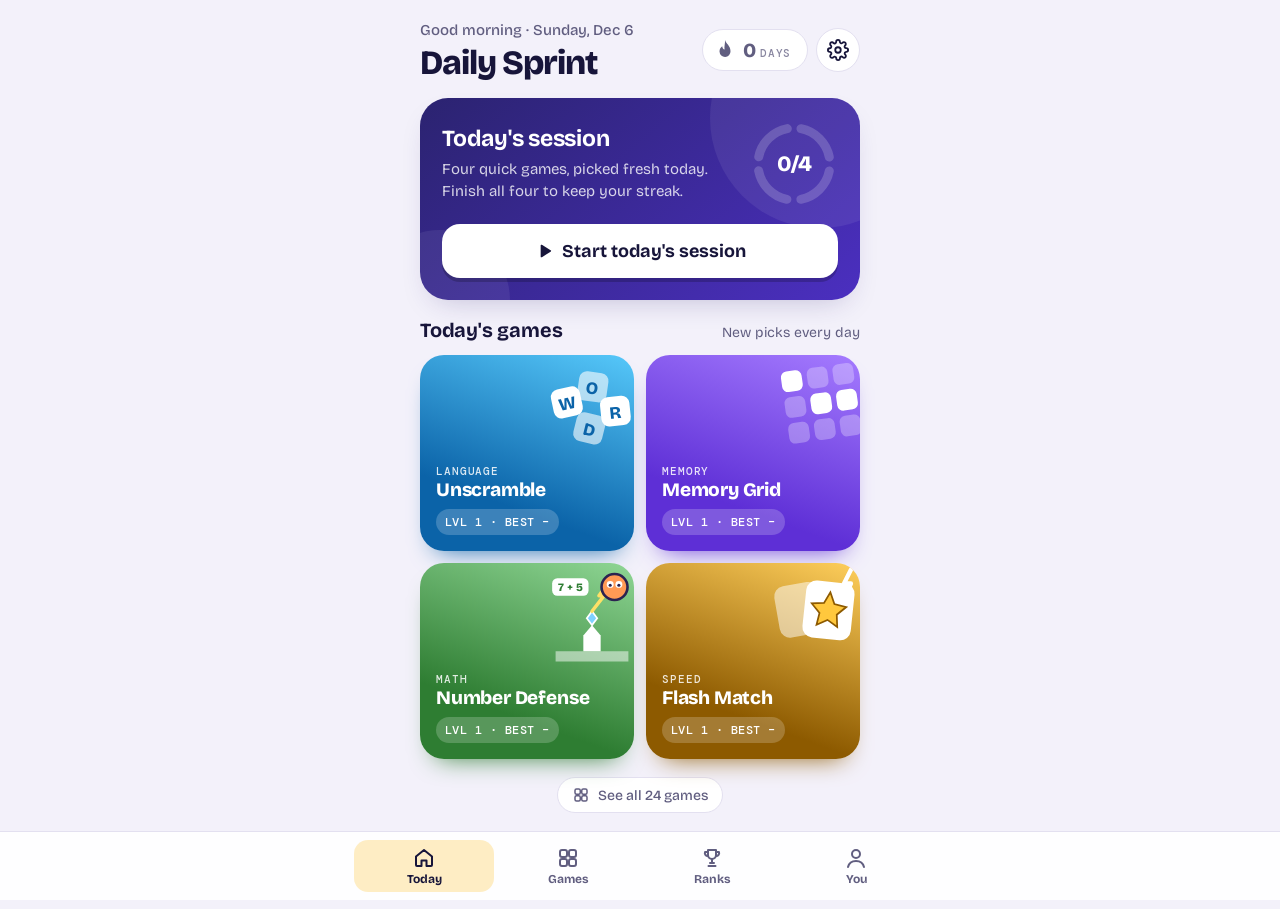
==== commit 6085019e: "Number Defense replaces Quick Count: zap marching monsters by answering their sums, with a painted m" ====
--- a/index.html
+++ b/index.html
@@ -61,6 +61,7 @@
     <div class="set-list">
       <div class="set-row"><div><b>Sound</b><small>Beeps and chimes while playing</small></div><button class="switch" role="switch" id="setSound"></button></div>
       <div class="set-row" id="vibrateRow"><div><b>Vibration</b><small>A short buzz on mistakes and level-ups</small></div><button class="switch" role="switch" id="setVibrate"></button></div>
+      <div class="set-row"><div><b>Screen shake</b><small>The board shakes a little on a mistake</small></div><button class="switch" role="switch" id="setShake"></button></div>
       <div class="set-row"><div><b>Color-blind friendly shapes</b><small>Adds the color's first letter inside shapes</small></div><button class="switch" role="switch" id="setCb"></button></div>
       <div class="set-row col"><div><b>Theme</b><small>Light, dark, or follow your phone</small></div>
         <div class="seg" id="setTheme" role="radiogroup" aria-label="Theme"><button data-v="auto">Automatic</button><button data-v="light">Light</button><button data-v="dark">Dark</button></div></div>
@@ -291,11 +292,11 @@
 <script src="js/games/hunt.js"></script>
 <script src="js/games/pattern.js"></script>
 <script src="js/games/anagram.js"></script>
-<script src="js/games/count.js"></script>
+<script src="js/games/defense.js"></script>
 <script src="js/games/pairs.js"></script>
 <script src="js/games/newpic.js"></script>
 <script src="js/games/picspell.js"></script>
-<script src="js/games/twins.js"></script>
+<script src="js/games/rails.js"></script>
 <script src="js/games/flash.js"></script>
 <script src="js/games/balance.js"></script>
 <script src="js/games/target.js"></script>
--- a/css/app.css
+++ b/css/app.css
@@ -120,7 +120,7 @@
 .end-btns{display:flex;flex-direction:column;gap:10px;width:100%;margin-top:6px}
 
 /* In-game header: the game's gradient, with quit, name, timer and chips. */
-.hud{background:var(--grad);color:#fff;border-radius:24px;padding:12px 14px 14px;display:flex;flex-direction:column;gap:12px;box-shadow:0 14px 28px -16px var(--d)}
+.hud{position:relative;background:var(--grad);color:#fff;border-radius:24px;padding:12px 14px 14px;display:flex;flex-direction:column;gap:12px;box-shadow:0 14px 28px -16px var(--d)}
 .hud-row{display:flex;align-items:center;gap:12px}
 .x{flex:none;width:42px;height:42px;border-radius:50%;border:0;background:rgba(255,255,255,.2);color:#fff;display:grid;place-items:center;cursor:pointer}
 .x svg{width:18px;height:18px}
@@ -171,6 +171,11 @@
 .word-btn s{opacity:.7;margin-right:6px}
 .none-btn{align-self:center;font-size:16px;padding:7px 16px;border:2px dashed var(--line);box-shadow:none}
 #fx{position:fixed;inset:0;width:100%;height:100%;pointer-events:none;z-index:20}
+/* Game feel: sparks, the streak banner and bigger points on a hot streak (see juiceRight in core.js) */
+#juice{position:fixed;inset:0;pointer-events:none;z-index:19;overflow:hidden}
+#juice i{position:absolute;width:8px;height:8px;border-radius:50%;transform:translate(-50%,-50%)}
+.float.hot{font-size:32px}
+.float.combo{top:auto;bottom:-16px;z-index:2;font-size:17px;background:var(--ink);color:var(--bg);padding:6px 14px;border-radius:999px}
 
 /* New games */
 .stroop{font-size:52px;letter-spacing:.02em;text-transform:uppercase;transition:background .15s}
@@ -234,6 +239,30 @@
 .path-moves .times{position:absolute;right:-4px;bottom:-6px;font:800 12px var(--display);background:var(--accent);color:var(--on-accent);border-radius:999px;padding:1px 5px}
 .path-moves.hide .times{visibility:hidden}
 #arrowAsk.flip,#cAsk.flip,#flashMsg.flip{color:var(--bad)}
+/* Number Defense */
+.def-canvas{display:block;width:100%;height:auto;aspect-ratio:328/380;border-radius:22px;box-shadow:var(--shadow);background:#DDF2FF;touch-action:none}
+.def-pad{display:grid;grid-template-columns:repeat(4,1fr);gap:8px;margin-top:12px}
+.def-pad .opt{font-size:22px;padding:14px 4px;font-variant-numeric:tabular-nums;min-height:56px}
+
+/* Rail Switch */
+.rail-board{padding:8px;overflow:hidden;touch-action:manipulation;user-select:none;-webkit-user-select:none}
+.rail-board svg{display:block;width:100%;height:auto;overflow:visible}
+.rail-board .track{stroke:var(--line);stroke-width:10;stroke-linecap:round;transition:stroke .15s}
+.rail-board .track.on{stroke:var(--muted)}
+.rail-board .switch{cursor:pointer}
+.rail-board .switch .hit{fill:transparent}
+.rail-board .switch .knob{fill:var(--surface);stroke:var(--ink);stroke-width:2.5;transform-box:fill-box;transform-origin:center}
+.rail-board .switch .arrow{fill:none;stroke:var(--ink);stroke-width:3;stroke-linecap:round;stroke-linejoin:round;transform-box:view-box;transform-origin:0 0}
+.rail-board .cart rect,.rail-board .station rect{stroke:#2B2350;stroke-width:3}
+.rail-board .station rect{transform-box:fill-box;transform-origin:50% 100%}
+.rail-board .station.miss rect{stroke:var(--bad);stroke-width:5}
+@media (prefers-reduced-motion: no-preference){
+  .rail-board .switch .arrow{transition:transform .22s cubic-bezier(.34,1.56,.64,1)}
+  .rail-board .switch.flip .knob{animation:railSnap .22s cubic-bezier(.34,1.56,.64,1)}
+  .rail-board .station.pop rect{animation:railPop .38s cubic-bezier(.34,1.56,.64,1)}
+  @keyframes railSnap{from{transform:scale(.8)}}
+  @keyframes railPop{from{transform:scale(1.15,.75)}}
+}
 .bubble-field{height:380px;padding:0;overflow:hidden;touch-action:none}
 .bubble{position:absolute;border:0;border-radius:50%;padding:0;cursor:pointer;display:grid;place-items:center;
   background:radial-gradient(circle at 34% 28%, rgba(255,255,255,.6), transparent 38%), var(--grad);box-shadow:0 8px 16px -8px var(--d)}
@@ -472,8 +501,6 @@
   .badge{animation:pop .5s .7s cubic-bezier(.2,1.6,.4,1) backwards}
   .float{animation:floatUp .9s ease-out forwards}
   @keyframes floatUp{from{opacity:1;transform:translate(-50%,6px) scale(.8)}20%{opacity:1;transform:translate(-50%,-4px) scale(1.1)}to{opacity:0;transform:translate(-50%,-34px)}}
-  .board.no{animation:shake .3s}
-  @keyframes shake{25%{transform:translateX(-7px)}75%{transform:translateX(7px)}}
   .tile{transition:background .12s,transform .12s,box-shadow .12s}
   .tile.lit{transform:scale(1.05)}
   .chip.hot{animation:pulse 1s ease-in-out infinite}
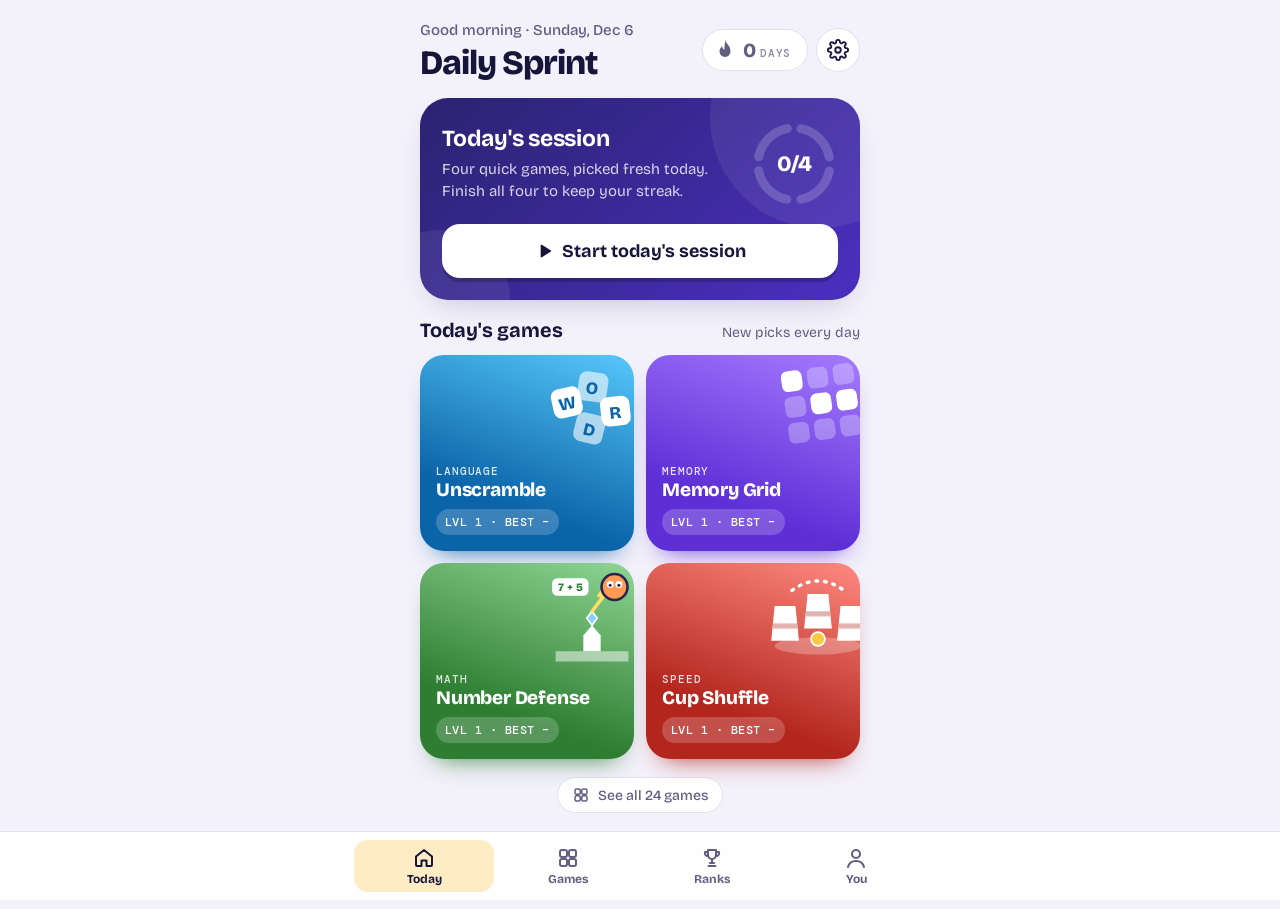
==== commit 76ce2f73: "Cup Shuffle replaces Flash Match: the first real 3D game, with three.js loaded only when it opens Co" ====
--- a/index.html
+++ b/index.html
@@ -295,9 +295,9 @@
 <script src="js/games/defense.js"></script>
 <script src="js/games/pairs.js"></script>
 <script src="js/games/newpic.js"></script>
-<script src="js/games/picspell.js"></script>
+<script src="js/games/fishing.js"></script>
 <script src="js/games/rails.js"></script>
-<script src="js/games/flash.js"></script>
+<script src="js/games/cups.js"></script>
 <script src="js/games/balance.js"></script>
 <script src="js/games/target.js"></script>
 <script src="js/games/greater.js"></script>
--- a/css/app.css
+++ b/css/app.css
@@ -244,6 +244,18 @@
 .def-pad{display:grid;grid-template-columns:repeat(4,1fr);gap:8px;margin-top:12px}
 .def-pad .opt{font-size:22px;padding:14px 4px;font-variant-numeric:tabular-nums;min-height:56px}
 
+/* Word Fishing */
+.fish-clue{display:flex;align-items:center;gap:12px;margin-bottom:12px}
+.fish-clue .pic{width:56px;flex:none;padding:6px;border-radius:14px}
+.fish-slots{display:flex;gap:4px;flex:1;min-width:0}
+.fish-slot{flex:1;max-width:32px;height:40px;border-radius:8px;background:var(--surface);box-shadow:inset 0 0 0 2px var(--line);display:grid;place-items:center;font:800 20px var(--display);color:var(--ink)}
+.fish-slot.on{background:var(--accent);color:var(--on-accent);box-shadow:none}
+
+/* Cup Shuffle (3D) */
+.cup-stage{width:100%;aspect-ratio:1/0.9;border-radius:22px;overflow:hidden;background:#1A1530;box-shadow:var(--shadow)}
+.cup-stage canvas{display:block;width:100%;height:100%;touch-action:none}
+.cup-note{margin:12px 0 0;text-align:center;font:700 17px var(--display);color:var(--muted);min-height:24px}
+
 /* Rail Switch */
 .rail-board{padding:8px;overflow:hidden;touch-action:manipulation;user-select:none;-webkit-user-select:none}
 .rail-board svg{display:block;width:100%;height:auto;overflow:visible}
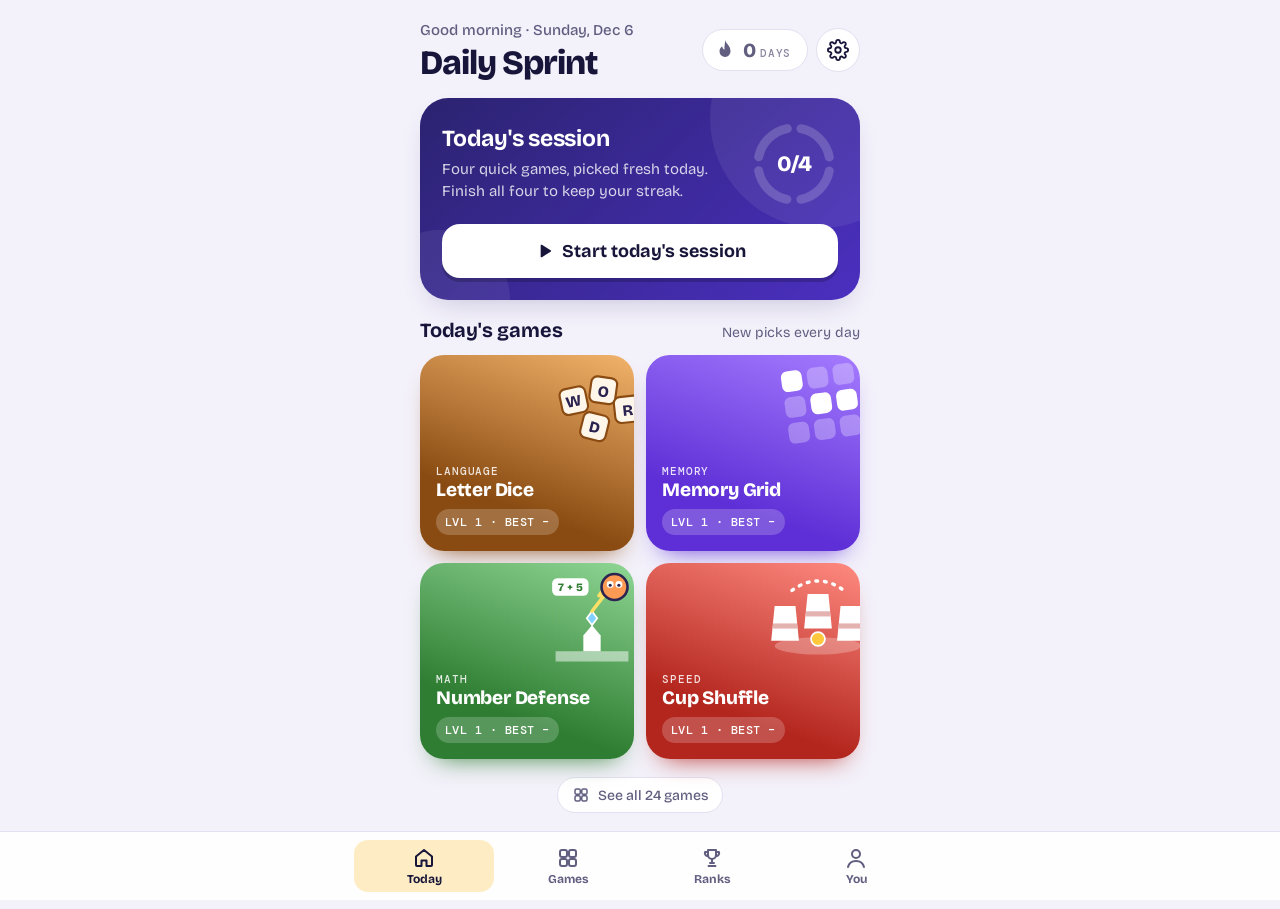
==== commit 5eea51b7: "Five new 3D games: Shape Spin, Sky Hop, Letter Dice, Dark Path and Block Towers, with a shared 3D to" ====
--- a/index.html
+++ b/index.html
@@ -188,19 +188,6 @@
     <div class="opts" id="pOpts"></div>
   </section>
 
-  <section class="screen g-anagram" id="anagram" hidden>
-    <div class="hud">
-      <div class="hud-row"><button class="x quit" aria-label="Quit"></button><span class="hud-name">Unscramble</span><span class="hud-time" id="aTime">60</span></div>
-      <div class="bar"><i id="aBar"></i></div>
-      <div class="chips"><span class="chip">Score <b id="aScore">0</b></span><span class="chip">Level <b id="aLevel">1</b></span><span class="chip" id="aStreak"></span></div>
-    </div>
-    <div class="board" id="aBoard">
-      <span class="prompt">Unscramble the word</span>
-      <div class="slots" id="aSlots"></div>
-    </div>
-    <div class="letters" id="aLetters"></div>
-    <div class="duo"><button class="opt" id="aUndo">Undo</button><button class="opt" id="aSkip">Skip</button></div>
-  </section>
 
   <section class="screen full" id="end" hidden>
     <div class="inner">
@@ -284,6 +271,7 @@
 
 <script src="js/core.js"></script>
 <script src="js/pictures.js"></script>
+<script src="js/three3d.js"></script>
 <script src="js/games/math.js"></script>
 <script src="js/games/memory.js"></script>
 <script src="js/games/words.js"></script>
@@ -291,22 +279,22 @@
 <script src="js/games/colors.js"></script>
 <script src="js/games/hunt.js"></script>
 <script src="js/games/pattern.js"></script>
-<script src="js/games/anagram.js"></script>
+<script src="js/games/dice.js"></script>
 <script src="js/games/defense.js"></script>
 <script src="js/games/pairs.js"></script>
-<script src="js/games/newpic.js"></script>
+<script src="js/games/darkpath.js"></script>
 <script src="js/games/fishing.js"></script>
 <script src="js/games/rails.js"></script>
 <script src="js/games/cups.js"></script>
 <script src="js/games/balance.js"></script>
 <script src="js/games/target.js"></script>
-<script src="js/games/greater.js"></script>
+<script src="js/games/towers.js"></script>
 <script src="js/games/recall.js"></script>
 <script src="js/games/arrows.js"></script>
 <script src="js/games/seeker.js"></script>
 <script src="js/games/bubbles.js"></script>
-<script src="js/games/sort.js"></script>
-<script src="js/games/matrix.js"></script>
+<script src="js/games/hop.js"></script>
+<script src="js/games/spin.js"></script>
 <script src="js/games/path.js"></script>
 <script src="js/leaderboard.js"></script>
 <script src="js/calendar.js"></script>
--- a/css/app.css
+++ b/css/app.css
@@ -30,8 +30,7 @@
 .g-colors{--l:#FF7EB3;--d:#C2185B}
 .g-hunt{--l:#FFC447;--d:#A65504}
 .g-pattern{--l:#86DE5E;--d:#2E7D32}
-.g-anagram{--l:#56C8FA;--d:#0B63A8}
-.g-math,.g-memory,.g-words,.g-spot,.g-colors,.g-hunt,.g-pattern,.g-anagram{--grad:linear-gradient(200deg,var(--l) 0%,var(--d) 72%)}
+.g-math,.g-memory,.g-words,.g-spot,.g-colors,.g-hunt,.g-pattern{--grad:linear-gradient(200deg,var(--l) 0%,var(--d) 72%)}
 
 *{box-sizing:border-box}
 body{background:var(--bg);color:var(--ink);font-family:var(--display);font-size:16px;line-height:1.45;
@@ -189,15 +188,9 @@
 .tiles.n6 .num-tile{font-size:17px;border-radius:10px}
 .num-tile.found{background:var(--grad);color:#fff;opacity:.5;box-shadow:none;cursor:default}
 .q.seq{font-size:34px;overflow-wrap:anywhere}
-.slots,.letters{display:grid;grid-template-columns:repeat(var(--n,5),minmax(0,48px));justify-content:center;gap:6px}
-.slot{height:50px;border-bottom:3px solid var(--line);font:800 28px var(--display);text-transform:uppercase;display:grid;place-items:center}
-.slot.filled{border-color:var(--d)}
-.board.ok .slot{color:var(--good);border-color:var(--good)}
-.board.no .slot{color:var(--bad);border-color:var(--bad)}
 .letter{height:56px;font:800 26px var(--display);text-transform:uppercase;background:var(--surface);color:var(--ink);border:0;border-radius:14px;box-shadow:0 4px 0 var(--line);cursor:pointer;touch-action:manipulation;padding:0}
 .letter:active{transform:translateY(3px);box-shadow:0 1px 0 var(--line)}
 .letter:disabled{opacity:.25;box-shadow:none;transform:translateY(3px);cursor:default}
-.duo{display:grid;grid-template-columns:1fr 1fr;gap:10px}
 
 /* Picture games. Pictures always sit on a light "sticker" background, in dark mode too. */
 .pic{aspect-ratio:1;display:grid;place-items:center;background:#FBFAFF;border:0;border-radius:18px;padding:10%;box-shadow:0 4px 0 var(--line);cursor:pointer;touch-action:manipulation}
@@ -251,10 +244,15 @@
 .fish-slot{flex:1;max-width:32px;height:40px;border-radius:8px;background:var(--surface);box-shadow:inset 0 0 0 2px var(--line);display:grid;place-items:center;font:800 20px var(--display);color:var(--ink)}
 .fish-slot.on{background:var(--accent);color:var(--on-accent);box-shadow:none}
 
-/* Cup Shuffle (3D) */
-.cup-stage{width:100%;aspect-ratio:1/0.9;border-radius:22px;overflow:hidden;background:#1A1530;box-shadow:var(--shadow)}
-.cup-stage canvas{display:block;width:100%;height:100%;touch-action:none}
-.cup-note{margin:12px 0 0;text-align:center;font:700 17px var(--display);color:var(--muted);min-height:24px}
+/* The 3D games: one stage and one note line each (see js/three3d.js) */
+.stage3d{width:100%;aspect-ratio:1/0.9;border-radius:22px;overflow:hidden;background:#1A1530;box-shadow:var(--shadow)}
+.stage3d canvas{display:block;width:100%;height:100%;touch-action:none}
+.note3d{margin:12px 0 0;text-align:center;font:700 17px var(--display);color:var(--muted);min-height:24px}
+.stage3d.tall{aspect-ratio:1/1.12}
+.hop-rule{display:flex;align-items:center;justify-content:center;gap:8px;margin:0 0 12px;font:800 20px var(--display);min-height:44px}
+.hop-rule .pic{width:40px;padding:4px;border-radius:10px;box-shadow:none}
+.hop-rule b{text-transform:capitalize}
+.dice-slots{justify-content:center;margin-bottom:12px;cursor:pointer}
 
 /* Rail Switch */
 .rail-board{padding:8px;overflow:hidden;touch-action:manipulation;user-select:none;-webkit-user-select:none}
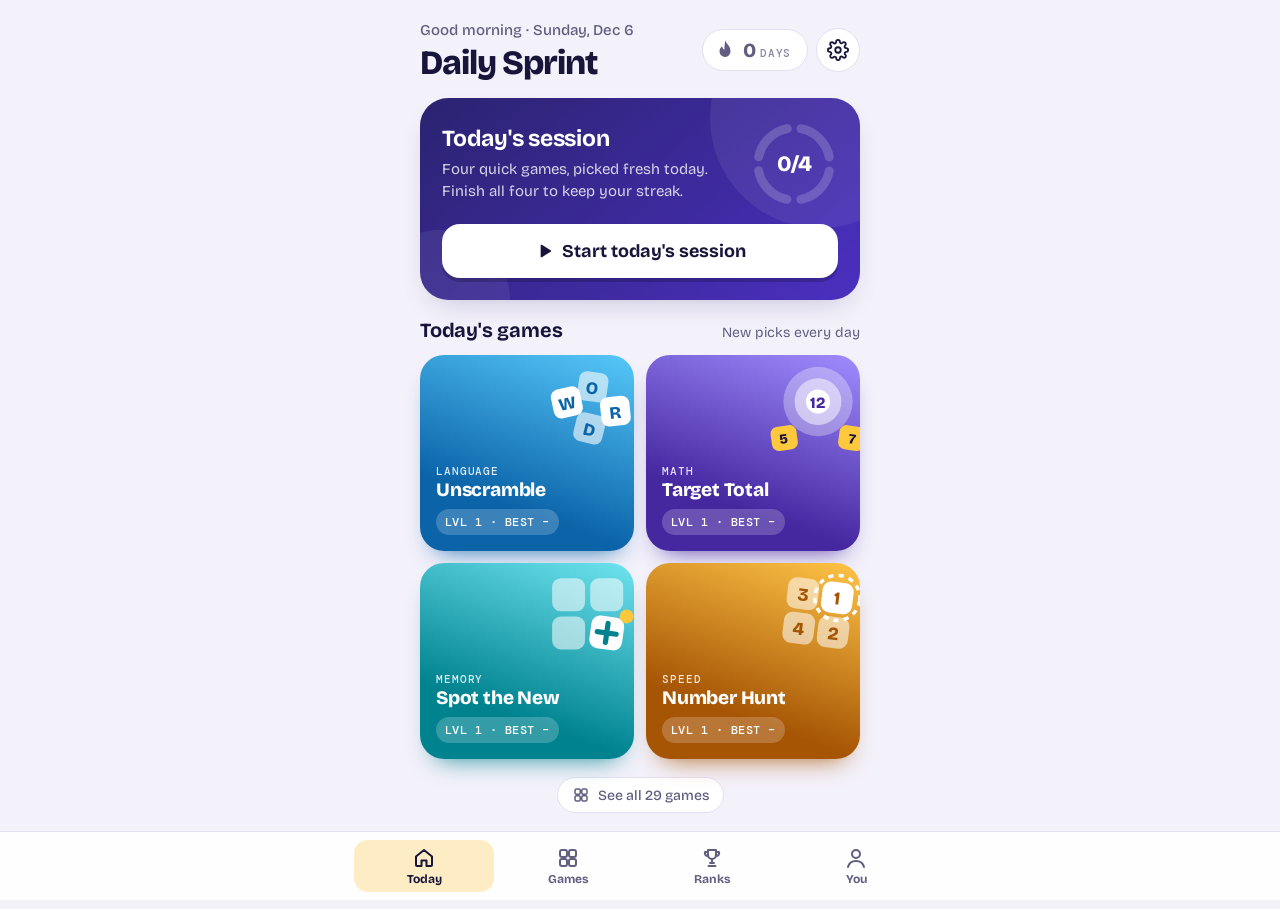
==== commit 89ca84ab: "Keep the five older games next to the new 3D games for now (29 games) Co-Authored-By: Claude Opus 5." ====
--- a/index.html
+++ b/index.html
@@ -187,6 +187,19 @@
     </div>
     <div class="opts" id="pOpts"></div>
   </section>
+  <section class="screen g-anagram" id="anagram" hidden>
+    <div class="hud">
+      <div class="hud-row"><button class="x quit" aria-label="Quit"></button><span class="hud-name">Unscramble</span><span class="hud-time" id="aTime">60</span></div>
+      <div class="bar"><i id="aBar"></i></div>
+      <div class="chips"><span class="chip">Score <b id="aScore">0</b></span><span class="chip">Level <b id="aLevel">1</b></span><span class="chip" id="aStreak"></span></div>
+    </div>
+    <div class="board" id="aBoard">
+      <span class="prompt">Unscramble the word</span>
+      <div class="slots" id="aSlots"></div>
+    </div>
+    <div class="letters" id="aLetters"></div>
+    <div class="duo"><button class="opt" id="aUndo">Undo</button><button class="opt" id="aSkip">Skip</button></div>
+  </section>
 
 
   <section class="screen full" id="end" hidden>
@@ -279,15 +292,18 @@
 <script src="js/games/colors.js"></script>
 <script src="js/games/hunt.js"></script>
 <script src="js/games/pattern.js"></script>
+<script src="js/games/anagram.js"></script>
 <script src="js/games/dice.js"></script>
 <script src="js/games/defense.js"></script>
 <script src="js/games/pairs.js"></script>
+<script src="js/games/newpic.js"></script>
 <script src="js/games/darkpath.js"></script>
 <script src="js/games/fishing.js"></script>
 <script src="js/games/rails.js"></script>
 <script src="js/games/cups.js"></script>
 <script src="js/games/balance.js"></script>
 <script src="js/games/target.js"></script>
+<script src="js/games/greater.js"></script>
 <script src="js/games/towers.js"></script>
 <script src="js/games/recall.js"></script>
 <script src="js/games/arrows.js"></script>
@@ -295,6 +311,8 @@
 <script src="js/games/bubbles.js"></script>
 <script src="js/games/hop.js"></script>
 <script src="js/games/spin.js"></script>
+<script src="js/games/sort.js"></script>
+<script src="js/games/matrix.js"></script>
 <script src="js/games/path.js"></script>
 <script src="js/leaderboard.js"></script>
 <script src="js/calendar.js"></script>
--- a/css/app.css
+++ b/css/app.css
@@ -30,7 +30,8 @@
 .g-colors{--l:#FF7EB3;--d:#C2185B}
 .g-hunt{--l:#FFC447;--d:#A65504}
 .g-pattern{--l:#86DE5E;--d:#2E7D32}
-.g-math,.g-memory,.g-words,.g-spot,.g-colors,.g-hunt,.g-pattern{--grad:linear-gradient(200deg,var(--l) 0%,var(--d) 72%)}
+.g-anagram{--l:#56C8FA;--d:#0B63A8}
+.g-math,.g-memory,.g-words,.g-spot,.g-colors,.g-hunt,.g-pattern,.g-anagram{--grad:linear-gradient(200deg,var(--l) 0%,var(--d) 72%)}
 
 *{box-sizing:border-box}
 body{background:var(--bg);color:var(--ink);font-family:var(--display);font-size:16px;line-height:1.45;
@@ -237,6 +238,14 @@
 .def-pad{display:grid;grid-template-columns:repeat(4,1fr);gap:8px;margin-top:12px}
 .def-pad .opt{font-size:22px;padding:14px 4px;font-variant-numeric:tabular-nums;min-height:56px}
 
+/* Unscramble */
+.slots,.letters{display:grid;grid-template-columns:repeat(var(--n,5),minmax(0,48px));justify-content:center;gap:6px}
+.slot{height:50px;border-bottom:3px solid var(--line);font:800 28px var(--display);text-transform:uppercase;display:grid;place-items:center}
+.slot.filled{border-color:var(--d)}
+.board.ok .slot{color:var(--good);border-color:var(--good)}
+.board.no .slot{color:var(--bad);border-color:var(--bad)}
+.duo{display:grid;grid-template-columns:1fr 1fr;gap:10px}
+
 /* Word Fishing */
 .fish-clue{display:flex;align-items:center;gap:12px;margin-bottom:12px}
 .fish-clue .pic{width:56px;flex:none;padding:6px;border-radius:14px}
